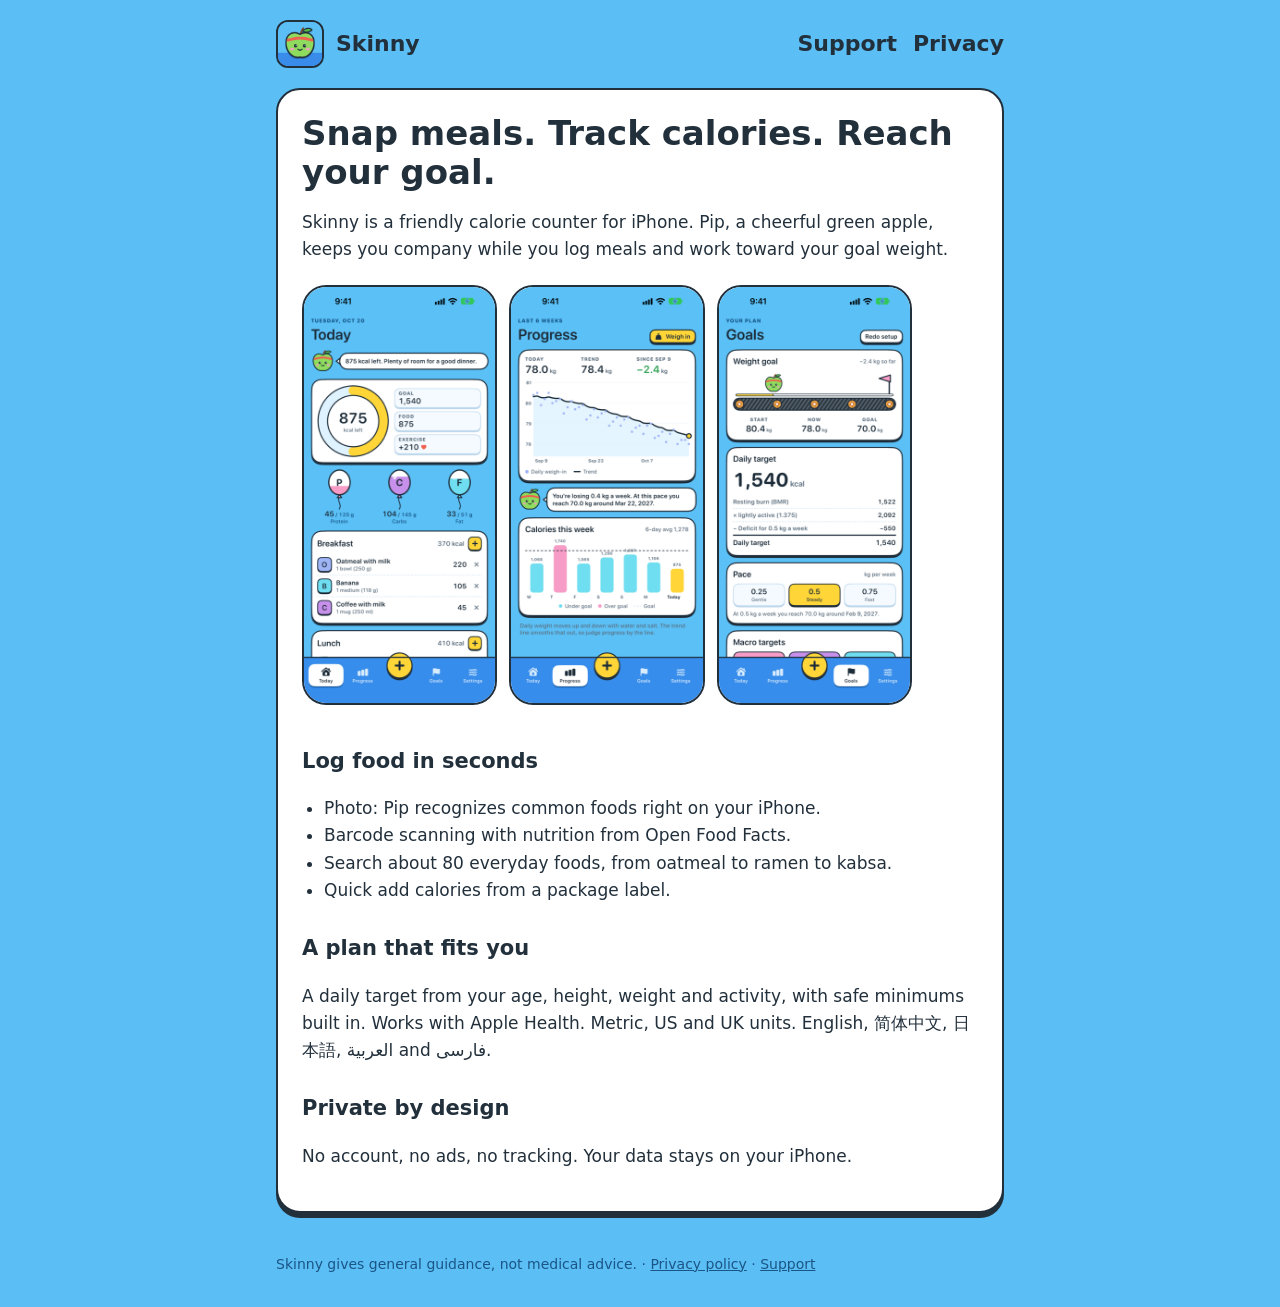
==== index.html @ fe05f29f "Skinny website: home, support and privacy policy" ====
<!doctype html>
<html lang="en"><head><meta charset="utf-8"><meta name="viewport" content="width=device-width,initial-scale=1">
<title>Skinny: Pip Calorie Counter</title><meta name="description" content="Snap meals, track calories. A friendly calorie counter for iPhone.">
<link rel="icon" href="img/icon.png"><link rel="stylesheet" href="style.css"></head>
<body>
<header><img src="img/icon.png" alt=""><a href="./">Skinny</a><nav><a href="support.html">Support</a><a href="privacy.html">Privacy</a></nav></header>
<main>
<div class="card">
<h1>Snap meals. Track calories. Reach your goal.</h1>
<p>Skinny is a friendly calorie counter for iPhone. Pip, a cheerful green apple, keeps you company while you log meals and work toward your goal weight.</p>
<div class="shots"><img src="img/shot01.png" alt="Today screen with calorie ring and macro balloons"><img src="img/shot03.png" alt="Weight trend chart"><img src="img/shot04.png" alt="Goals with daily calorie target"></div>
<h2>Log food in seconds</h2>
<ul><li>Photo: Pip recognizes common foods right on your iPhone.</li><li>Barcode scanning with nutrition from Open Food Facts.</li><li>Search about 80 everyday foods, from oatmeal to ramen to kabsa.</li><li>Quick add calories from a package label.</li></ul>
<h2>A plan that fits you</h2>
<p>A daily target from your age, height, weight and activity, with safe minimums built in. Works with Apple Health. Metric, US and UK units. English, 简体中文, 日本語, العربية and فارسی.</p>
<h2>Private by design</h2>
<p>No account, no ads, no tracking. Your data stays on your iPhone.</p>
</div>
</main>
<footer>Skinny gives general guidance, not medical advice. · <a href="privacy.html">Privacy policy</a> · <a href="support.html">Support</a></footer>
</body></html>
---- style.css ----
:root{--sky:#5BBFF6;--deep:#3A8CEA;--ink:#22303C;--soft:#5A6C7C;--sun:#FFD43B;--paper:#fff}
*{box-sizing:border-box}
body{margin:0;font:17px/1.6 ui-rounded,-apple-system,"SF Pro Rounded",system-ui,sans-serif;color:var(--ink);background:var(--sky)}
a{color:#1B5585}
header{display:flex;align-items:center;gap:12px;max-width:760px;margin:0 auto;padding:20px 16px}
header img{width:48px;height:48px;border-radius:12px;border:2.5px solid var(--ink)}
header a{font-weight:700;font-size:22px;color:var(--ink);text-decoration:none}
nav{margin-inline-start:auto;display:flex;gap:16px;font-weight:600}
main{max-width:760px;margin:0 auto 40px;padding:0 16px}
.card{background:var(--paper);border:2.5px solid var(--ink);border-radius:24px;box-shadow:0 5px 0 var(--ink);padding:24px}
h1{font-size:34px;line-height:1.15;margin:0 0 8px}
h2{font-size:21px;margin:28px 0 6px}
.hero{display:grid;gap:24px;grid-template-columns:1fr;align-items:center}
.shots{display:flex;gap:12px;overflow-x:auto;padding:4px 0 12px}
.shots img{height:420px;border-radius:24px;border:2.5px solid var(--ink)}
.btn{display:inline-block;background:var(--sun);border:2.5px solid var(--ink);box-shadow:0 4px 0 var(--ink);border-radius:16px;padding:10px 18px;font-weight:700;color:var(--ink);text-decoration:none}
footer{max-width:760px;margin:0 auto;padding:0 16px 32px;color:#1B5585;font-size:14px}
ul{padding-inline-start:22px}
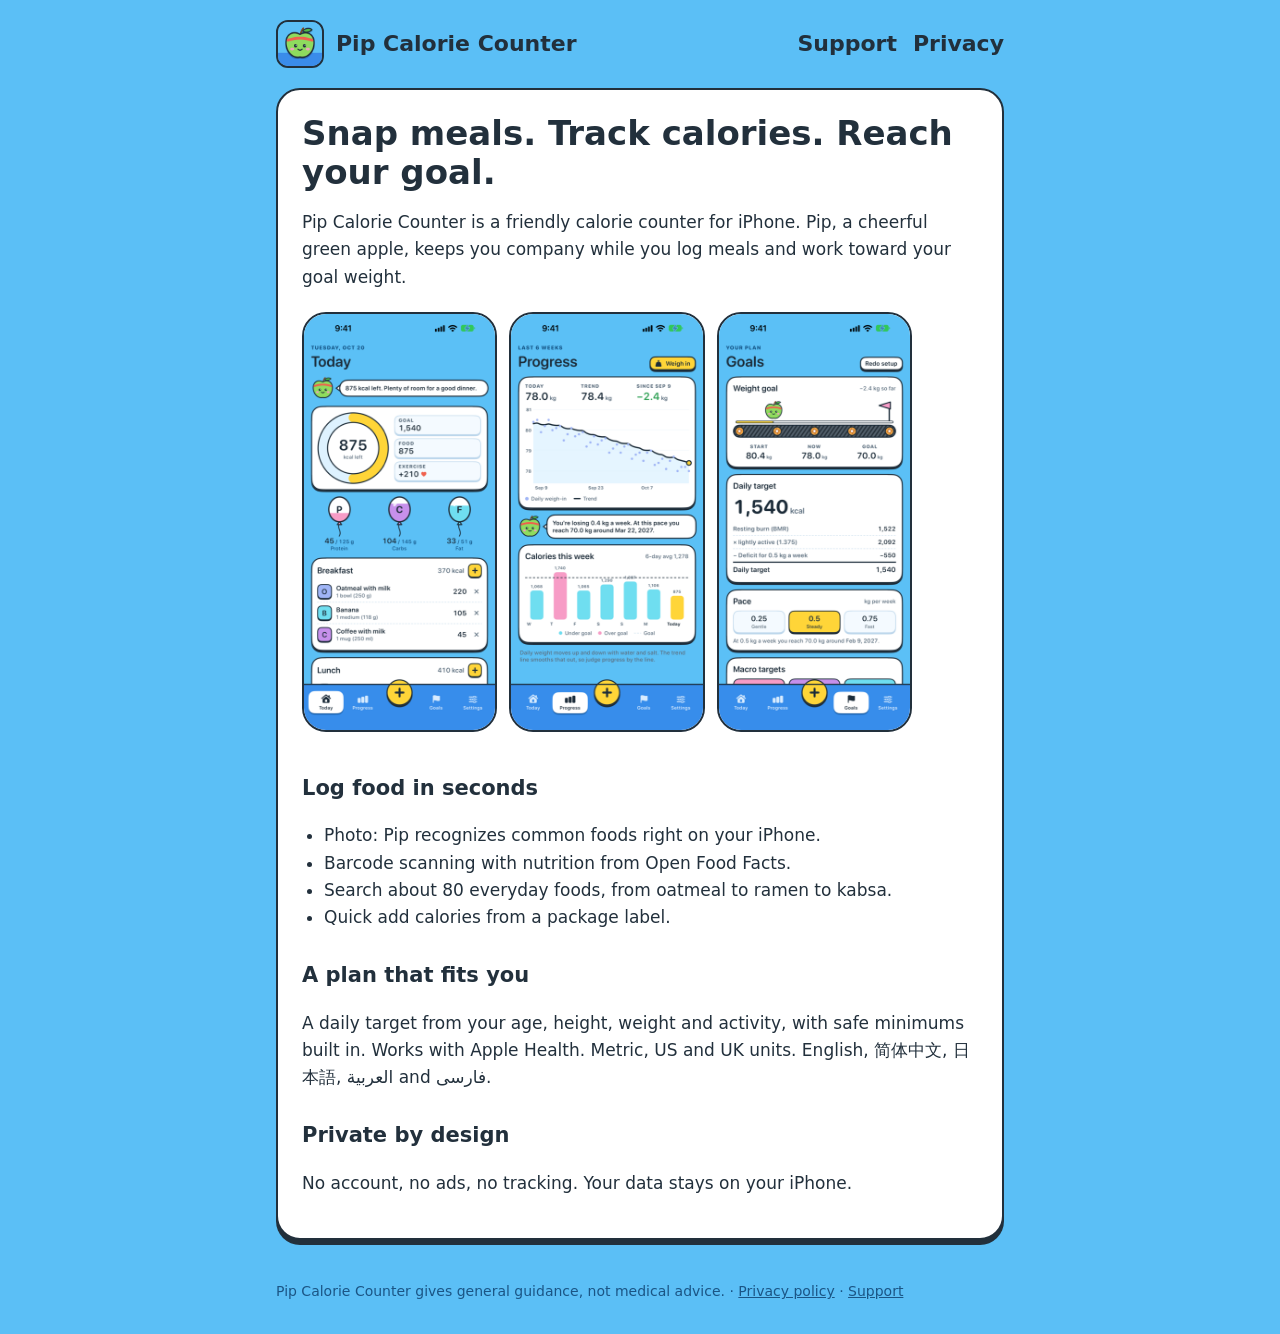
==== commit f59b33b7: "Rename to Pip Calorie Counter" ====
--- a/index.html
+++ b/index.html
@@ -1,13 +1,13 @@
 <!doctype html>
 <html lang="en"><head><meta charset="utf-8"><meta name="viewport" content="width=device-width,initial-scale=1">
-<title>Skinny: Pip Calorie Counter</title><meta name="description" content="Snap meals, track calories. A friendly calorie counter for iPhone.">
+<title>Pip Calorie Counter</title><meta name="description" content="Snap meals, track calories. A friendly calorie counter for iPhone.">
 <link rel="icon" href="img/icon.png"><link rel="stylesheet" href="style.css"></head>
 <body>
-<header><img src="img/icon.png" alt=""><a href="./">Skinny</a><nav><a href="support.html">Support</a><a href="privacy.html">Privacy</a></nav></header>
+<header><img src="img/icon.png" alt=""><a href="./">Pip Calorie Counter</a><nav><a href="support.html">Support</a><a href="privacy.html">Privacy</a></nav></header>
 <main>
 <div class="card">
 <h1>Snap meals. Track calories. Reach your goal.</h1>
-<p>Skinny is a friendly calorie counter for iPhone. Pip, a cheerful green apple, keeps you company while you log meals and work toward your goal weight.</p>
+<p>Pip Calorie Counter is a friendly calorie counter for iPhone. Pip, a cheerful green apple, keeps you company while you log meals and work toward your goal weight.</p>
 <div class="shots"><img src="img/shot01.png" alt="Today screen with calorie ring and macro balloons"><img src="img/shot03.png" alt="Weight trend chart"><img src="img/shot04.png" alt="Goals with daily calorie target"></div>
 <h2>Log food in seconds</h2>
 <ul><li>Photo: Pip recognizes common foods right on your iPhone.</li><li>Barcode scanning with nutrition from Open Food Facts.</li><li>Search about 80 everyday foods, from oatmeal to ramen to kabsa.</li><li>Quick add calories from a package label.</li></ul>
@@ -17,5 +17,5 @@
 <p>No account, no ads, no tracking. Your data stays on your iPhone.</p>
 </div>
 </main>
-<footer>Skinny gives general guidance, not medical advice. · <a href="privacy.html">Privacy policy</a> · <a href="support.html">Support</a></footer>
+<footer>Pip Calorie Counter gives general guidance, not medical advice. · <a href="privacy.html">Privacy policy</a> · <a href="support.html">Support</a></footer>
 </body></html>
